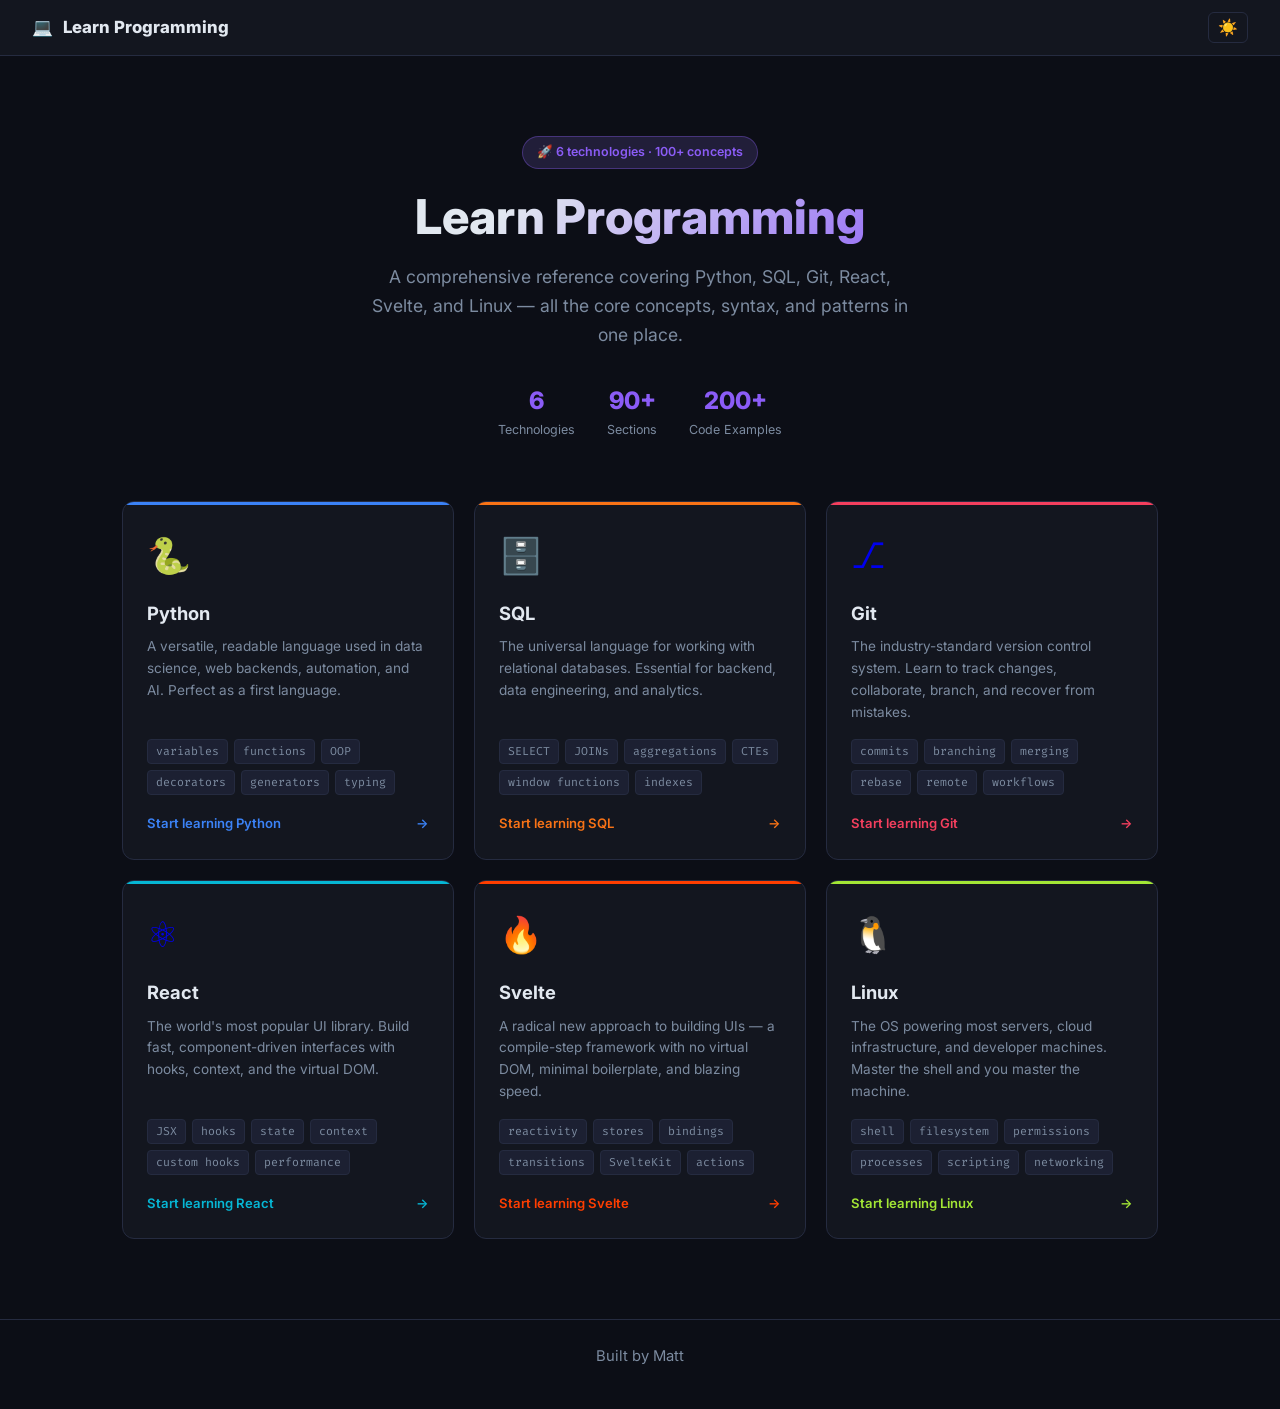
==== index.html @ 53340525 "first commit" ====
<!doctype html>
<html lang="en" data-theme="dark" data-topic="home">
  <head>
    <meta charset="UTF-8" />
    <meta name="viewport" content="width=device-width, initial-scale=1.0" />
    <title>Learn Programming — Home</title>
    <link rel="stylesheet" href="styles.css" />
    <link rel="preconnect" href="https://fonts.googleapis.com" />
    <link
      href="https://fonts.googleapis.com/css2?family=Inter:wght@400;500;600;700;800&family=Fira+Code:wght@400;500&display=swap"
      rel="stylesheet"
    />
    <link rel="icon" href="favicon.png" type="image/x-icon" />
  </head>
  <body class="home-body">
    <nav class="home-nav">
      <a href="index.html" class="home-brand">
        <span>💻</span> Learn Programming
      </a>
      <button id="theme-toggle" aria-label="Toggle theme">☀️</button>
    </nav>

    <section class="hero">
      <div class="hero-badge">🚀 6 technologies · 100+ concepts</div>
      <h1>Learn Programming</h1>
      <p>
        A comprehensive reference covering Python, SQL, Git, React, Svelte, and
        Linux — all the core concepts, syntax, and patterns in one place.
      </p>
      <div class="hero-stats">
        <div class="stat">
          <div class="stat-num">6</div>
          <div class="stat-lbl">Technologies</div>
        </div>
        <div class="stat">
          <div class="stat-num">90+</div>
          <div class="stat-lbl">Sections</div>
        </div>
        <div class="stat">
          <div class="stat-num">200+</div>
          <div class="stat-lbl">Code Examples</div>
        </div>
      </div>
    </section>

    <div class="topics-grid">
      <a href="python.html" class="topic-card" style="--card-color: #3b82f6">
        <div class="card-icon">🐍</div>
        <div class="card-title">Python</div>
        <div class="card-desc">
          A versatile, readable language used in data science, web backends,
          automation, and AI. Perfect as a first language.
        </div>
        <div class="card-tags">
          <span class="card-tag">variables</span>
          <span class="card-tag">functions</span>
          <span class="card-tag">OOP</span>
          <span class="card-tag">decorators</span>
          <span class="card-tag">generators</span>
          <span class="card-tag">typing</span>
        </div>
        <div class="card-cta">Start learning Python</div>
      </a>

      <a href="sql.html" class="topic-card" style="--card-color: #f97316">
        <div class="card-icon">🗄️</div>
        <div class="card-title">SQL</div>
        <div class="card-desc">
          The universal language for working with relational databases.
          Essential for backend, data engineering, and analytics.
        </div>
        <div class="card-tags">
          <span class="card-tag">SELECT</span>
          <span class="card-tag">JOINs</span>
          <span class="card-tag">aggregations</span>
          <span class="card-tag">CTEs</span>
          <span class="card-tag">window functions</span>
          <span class="card-tag">indexes</span>
        </div>
        <div class="card-cta">Start learning SQL</div>
      </a>

      <a href="git.html" class="topic-card" style="--card-color: #f43f5e">
        <div class="card-icon">⎇</div>
        <div class="card-title">Git</div>
        <div class="card-desc">
          The industry-standard version control system. Learn to track changes,
          collaborate, branch, and recover from mistakes.
        </div>
        <div class="card-tags">
          <span class="card-tag">commits</span>
          <span class="card-tag">branching</span>
          <span class="card-tag">merging</span>
          <span class="card-tag">rebase</span>
          <span class="card-tag">remote</span>
          <span class="card-tag">workflows</span>
        </div>
        <div class="card-cta">Start learning Git</div>
      </a>

      <a href="react.html" class="topic-card" style="--card-color: #06b6d4">
        <div class="card-icon">⚛️</div>
        <div class="card-title">React</div>
        <div class="card-desc">
          The world's most popular UI library. Build fast, component-driven
          interfaces with hooks, context, and the virtual DOM.
        </div>
        <div class="card-tags">
          <span class="card-tag">JSX</span>
          <span class="card-tag">hooks</span>
          <span class="card-tag">state</span>
          <span class="card-tag">context</span>
          <span class="card-tag">custom hooks</span>
          <span class="card-tag">performance</span>
        </div>
        <div class="card-cta">Start learning React</div>
      </a>

      <a href="svelte.html" class="topic-card" style="--card-color: #ff3e00">
        <div class="card-icon">🔥</div>
        <div class="card-title">Svelte</div>
        <div class="card-desc">
          A radical new approach to building UIs — a compile-step framework with
          no virtual DOM, minimal boilerplate, and blazing speed.
        </div>
        <div class="card-tags">
          <span class="card-tag">reactivity</span>
          <span class="card-tag">stores</span>
          <span class="card-tag">bindings</span>
          <span class="card-tag">transitions</span>
          <span class="card-tag">SvelteKit</span>
          <span class="card-tag">actions</span>
        </div>
        <div class="card-cta">Start learning Svelte</div>
      </a>

      <a href="linux.html" class="topic-card" style="--card-color: #a3e635">
        <div class="card-icon">🐧</div>
        <div class="card-title">Linux</div>
        <div class="card-desc">
          The OS powering most servers, cloud infrastructure, and developer
          machines. Master the shell and you master the machine.
        </div>
        <div class="card-tags">
          <span class="card-tag">shell</span>
          <span class="card-tag">filesystem</span>
          <span class="card-tag">permissions</span>
          <span class="card-tag">processes</span>
          <span class="card-tag">scripting</span>
          <span class="card-tag">networking</span>
        </div>
        <div class="card-cta">Start learning Linux</div>
      </a>
    </div>

    <footer>
      <p>Built by Matt</p>
    </footer>

    <script src="script.js"></script>
  </body>
</html>
---- styles.css ----
/* ── Reset & Variables ─────────────────────────────────────── */
*, *::before, *::after { box-sizing: border-box; margin: 0; padding: 0; }

:root {
  --sidebar-w:  240px;
  --topbar-h:   56px;
  --radius:     8px;
  --transition: 0.2s ease;

  /* Dark theme */
  --bg:         #0c0e16;
  --surface:    #13161f;
  --surface2:   #1c2032;
  --border:     #252b40;
  --text:       #e2e8f0;
  --text-muted: #7c8ba0;
  --topic:      #3b82f6;  /* overridden per-page */

  /* Syntax */
  --syn-kw:   #c084fc;
  --syn-fn:   #60a5fa;
  --syn-str:  #34d399;
  --syn-num:  #fb923c;
  --syn-cmt:  #4b5a72;
  --syn-op:   #f472b6;
}

[data-theme="light"] {
  --bg:         #f6f8fc;
  --surface:    #ffffff;
  --surface2:   #eef1f7;
  --border:     #d0d7e6;
  --text:       #0d1117;
  --text-muted: #5a6580;
  --syn-kw:   #7c3aed;
  --syn-fn:   #1d4ed8;
  --syn-str:  #047857;
  --syn-num:  #c2410c;
  --syn-cmt:  #9ca3af;
  --syn-op:   #be185d;
}

/* ── Topic colour overrides ──────────────────────────────── */
[data-topic="python"]  { --topic: #3b82f6; }
[data-topic="sql"]     { --topic: #f97316; }
[data-topic="git"]     { --topic: #f43f5e; }
[data-topic="react"]   { --topic: #06b6d4; }
[data-topic="svelte"]  { --topic: #ff3e00; }
[data-topic="linux"]   { --topic: #a3e635; }
[data-topic="home"]    { --topic: #8b5cf6; }

/* ── Base ────────────────────────────────────────────────── */
html { scroll-behavior: smooth; }

body {
  font-family: 'Inter', system-ui, sans-serif;
  background: var(--bg);
  color: var(--text);
  line-height: 1.65;
}

/* ── App shell (topic pages) ─────────────────────────────── */
.app {
  display: grid;
  grid-template-columns: var(--sidebar-w) 1fr;
  grid-template-rows: var(--topbar-h) 1fr;
  grid-template-areas:
    "topbar topbar"
    "sidebar content";
  min-height: 100vh;
}

/* ── Top Bar ─────────────────────────────────────────────── */
#topbar {
  grid-area: topbar;
  background: var(--surface);
  border-bottom: 1px solid var(--border);
  display: flex;
  align-items: center;
  gap: 12px;
  padding: 0 20px;
  position: sticky;
  top: 0;
  z-index: 200;
}

.topbar-brand {
  display: flex;
  align-items: center;
  gap: 8px;
  text-decoration: none;
  font-weight: 700;
  font-size: 0.95rem;
  color: var(--text);
  margin-right: 8px;
  white-space: nowrap;
}

.brand-icon { font-size: 1.25rem; }

.topic-pills {
  display: flex;
  gap: 4px;
  flex: 1;
  overflow-x: auto;
  scrollbar-width: none;
}

.topic-pills::-webkit-scrollbar { display: none; }

.topic-pill {
  display: flex;
  align-items: center;
  gap: 5px;
  padding: 5px 12px;
  border-radius: 20px;
  text-decoration: none;
  font-size: 0.8rem;
  font-weight: 500;
  color: var(--text-muted);
  border: 1px solid transparent;
  white-space: nowrap;
  transition: all var(--transition);
}

.topic-pill:hover {
  color: var(--text);
  border-color: var(--border);
  background: var(--surface2);
}

.topic-pill.active {
  background: color-mix(in srgb, var(--topic) 15%, transparent);
  border-color: color-mix(in srgb, var(--topic) 40%, transparent);
  color: var(--topic);
}

#menu-toggle, #theme-toggle {
  background: none;
  border: 1px solid var(--border);
  border-radius: 6px;
  color: var(--text);
  cursor: pointer;
  font-size: 1rem;
  padding: 5px 9px;
  transition: background var(--transition);
  flex-shrink: 0;
}

#menu-toggle:hover, #theme-toggle:hover { background: var(--surface2); }
#menu-toggle { display: none; }

/* ── Sidebar ─────────────────────────────────────────────── */
#sidebar {
  grid-area: sidebar;
  background: var(--surface);
  border-right: 1px solid var(--border);
  position: sticky;
  top: var(--topbar-h);
  height: calc(100vh - var(--topbar-h));
  overflow-y: auto;
  scrollbar-width: thin;
  scrollbar-color: var(--border) transparent;
}

.sidebar-header {
  padding: 18px 18px 10px;
  font-size: 0.7rem;
  font-weight: 700;
  letter-spacing: 0.08em;
  text-transform: uppercase;
  color: var(--topic);
}

.nav-list { list-style: none; padding-bottom: 20px; }

.nav-link {
  display: block;
  padding: 6px 18px;
  color: var(--text-muted);
  text-decoration: none;
  font-size: 0.845rem;
  border-left: 3px solid transparent;
  transition: color var(--transition), background var(--transition), border-color var(--transition);
}

.nav-link:hover { color: var(--text); background: var(--surface2); }

.nav-link.active {
  color: var(--topic);
  background: color-mix(in srgb, var(--topic) 8%, transparent);
  border-left-color: var(--topic);
}

/* ── Content ─────────────────────────────────────────────── */
#content {
  grid-area: content;
  padding: 40px 52px 100px;
  max-width: 900px;
  width: 100%;
}

section {
  margin-bottom: 72px;
  scroll-margin-top: calc(var(--topbar-h) + 20px);
}

h1 {
  font-size: 2rem;
  font-weight: 800;
  margin-bottom: 12px;
  background: linear-gradient(135deg, var(--text) 0%, var(--topic) 100%);
  -webkit-background-clip: text;
  -webkit-text-fill-color: transparent;
  background-clip: text;
  line-height: 1.2;
}

.topic-intro {
  font-size: 1.05rem;
  color: var(--text-muted);
  margin-bottom: 28px;
  border-left: 3px solid var(--topic);
  padding-left: 14px;
}

h2 {
  font-size: 1.35rem;
  font-weight: 700;
  margin-bottom: 12px;
  padding-bottom: 8px;
  border-bottom: 1px solid var(--border);
  color: var(--text);
}

h3 { font-size: 0.95rem; font-weight: 600; margin-bottom: 6px; }

p { color: var(--text-muted); margin-bottom: 16px; font-size: 0.925rem; }

/* ── Info Grid ───────────────────────────────────────────── */
.info-grid {
  display: grid;
  grid-template-columns: repeat(auto-fit, minmax(160px, 1fr));
  gap: 12px;
  margin-bottom: 24px;
}

.info-card {
  background: var(--surface);
  border: 1px solid var(--border);
  border-radius: var(--radius);
  padding: 14px 16px;
  border-top: 3px solid var(--topic);
}

.info-card h3 { color: var(--topic); font-size: 0.82rem; margin-bottom: 4px; }
.info-card p  { font-size: 0.8rem; margin: 0; line-height: 1.5; }

/* ── Callout ─────────────────────────────────────────────── */
.callout {
  background: color-mix(in srgb, var(--topic) 8%, var(--surface));
  border: 1px solid color-mix(in srgb, var(--topic) 30%, transparent);
  border-left: 4px solid var(--topic);
  border-radius: var(--radius);
  padding: 14px 16px;
  margin-bottom: 20px;
  font-size: 0.875rem;
  color: var(--text-muted);
}

.callout strong { color: var(--text); }

/* ── Table ───────────────────────────────────────────────── */
.table-wrap { overflow-x: auto; margin-bottom: 24px; border-radius: var(--radius); border: 1px solid var(--border); }

table { width: 100%; border-collapse: collapse; font-size: 0.865rem; }

th, td { text-align: left; padding: 10px 14px; border-bottom: 1px solid var(--border); }
tr:last-child td { border-bottom: none; }

th { background: var(--surface2); color: var(--text); font-weight: 600; }
td { color: var(--text-muted); }
td:first-child { color: var(--topic); font-family: 'Fira Code', monospace; font-size: 0.82rem; }

code {
  font-family: 'Fira Code', 'Courier New', monospace;
  font-size: 0.83em;
  background: var(--surface2);
  padding: 2px 6px;
  border-radius: 4px;
  color: var(--syn-fn);
}

/* ── Code Block ──────────────────────────────────────────── */
.code-block {
  background: var(--surface);
  border: 1px solid var(--border);
  border-radius: var(--radius);
  overflow: hidden;
  margin-bottom: 24px;
}

.code-header {
  display: flex;
  align-items: center;
  justify-content: space-between;
  background: var(--surface2);
  padding: 8px 14px;
  border-bottom: 1px solid var(--border);
  font-size: 0.78rem;
  color: var(--text-muted);
  font-family: 'Fira Code', monospace;
}

.copy-btn {
  background: none;
  border: 1px solid var(--border);
  border-radius: 4px;
  color: var(--text-muted);
  cursor: pointer;
  font-size: 0.74rem;
  padding: 3px 10px;
  transition: all var(--transition);
}

.copy-btn:hover { background: var(--topic); color: #fff; border-color: var(--topic); }
.copy-btn.copied { background: #10b981; color: #fff; border-color: #10b981; }

pre { padding: 18px 18px; overflow-x: auto; scrollbar-width: thin; }

pre code {
  background: none;
  padding: 0;
  font-family: 'Fira Code', 'Courier New', monospace;
  font-size: 0.865rem;
  line-height: 1.75;
  color: var(--text);
}

/* ── Syntax spans ────────────────────────────────────────── */
.kw   { color: var(--syn-kw);  font-weight: 500; }
.fn   { color: var(--syn-fn); }
.str  { color: var(--syn-str); }
.num  { color: var(--syn-num); }
.cm   { color: var(--syn-cmt); font-style: italic; }
.op   { color: var(--syn-op); }
.tag  { color: var(--syn-kw); }
.attr { color: var(--syn-fn); }

/* ── Tabs ────────────────────────────────────────────────── */
.tabs {
  display: flex;
  gap: 2px;
  margin-bottom: 16px;
  border-bottom: 1px solid var(--border);
}

.tab-btn {
  background: none;
  border: none;
  border-bottom: 2px solid transparent;
  color: var(--text-muted);
  cursor: pointer;
  font-size: 0.85rem;
  font-family: 'Inter', sans-serif;
  font-weight: 500;
  padding: 8px 16px;
  transition: all var(--transition);
  margin-bottom: -1px;
}

.tab-btn:hover { color: var(--text); }
.tab-btn.active { color: var(--topic); border-bottom-color: var(--topic); }
.tab-content { display: none; }
.tab-content.active { display: block; }

/* ── Two column ──────────────────────────────────────────── */
.two-col { display: grid; grid-template-columns: 1fr 1fr; gap: 16px; margin-bottom: 24px; }

/* ── Command list ────────────────────────────────────────── */
.cmd-list { list-style: none; display: flex; flex-direction: column; gap: 6px; margin-bottom: 20px; }

.cmd-list li {
  display: grid;
  grid-template-columns: max-content 1fr;
  gap: 14px;
  align-items: baseline;
  font-size: 0.875rem;
}

.cmd-list code { font-size: 0.82rem; }
.cmd-list span { color: var(--text-muted); }

/* ── Progress bar ────────────────────────────────────────── */
#progress-bar {
  position: fixed;
  top: 0;
  left: 0;
  height: 3px;
  background: var(--topic);
  z-index: 999;
  width: 0%;
  transition: width 0.1s linear;
}

/* ── Overlay ─────────────────────────────────────────────── */
#overlay {
  display: none;
  position: fixed;
  inset: 0;
  background: rgba(0,0,0,.5);
  z-index: 199;
}

#overlay.visible { display: block; }

/* ──────────────────────────────────────────────────────────
   HOME PAGE
────────────────────────────────────────────────────────── */
.home-body { min-height: 100vh; }

.home-nav {
  background: var(--surface);
  border-bottom: 1px solid var(--border);
  display: flex;
  align-items: center;
  justify-content: space-between;
  padding: 0 32px;
  height: var(--topbar-h);
  position: sticky;
  top: 0;
  z-index: 100;
}

.home-brand {
  display: flex;
  align-items: center;
  gap: 10px;
  font-weight: 800;
  font-size: 1.05rem;
  color: var(--text);
  text-decoration: none;
}

.hero {
  text-align: center;
  padding: 80px 24px 60px;
  max-width: 700px;
  margin: 0 auto;
}

.hero-badge {
  display: inline-flex;
  align-items: center;
  gap: 6px;
  background: color-mix(in srgb, var(--topic) 12%, var(--surface));
  border: 1px solid color-mix(in srgb, var(--topic) 35%, transparent);
  border-radius: 20px;
  padding: 5px 14px;
  font-size: 0.78rem;
  font-weight: 600;
  color: var(--topic);
  margin-bottom: 20px;
}

.hero h1 {
  font-size: 3rem;
  font-weight: 800;
  margin-bottom: 18px;
  background: linear-gradient(135deg, var(--text) 30%, var(--topic) 100%);
  -webkit-background-clip: text;
  -webkit-text-fill-color: transparent;
  background-clip: text;
  line-height: 1.15;
}

.hero p {
  font-size: 1.1rem;
  color: var(--text-muted);
  max-width: 540px;
  margin: 0 auto 32px;
}

.hero-stats {
  display: flex;
  gap: 32px;
  justify-content: center;
  margin-bottom: 0;
}

.stat { text-align: center; }
.stat-num { font-size: 1.5rem; font-weight: 800; color: var(--topic); }
.stat-lbl { font-size: 0.78rem; color: var(--text-muted); }

.topics-grid {
  display: grid;
  grid-template-columns: repeat(auto-fit, minmax(300px, 1fr));
  gap: 20px;
  padding: 0 32px 80px;
  max-width: 1100px;
  margin: 0 auto;
}

.topic-card {
  background: var(--surface);
  border: 1px solid var(--border);
  border-radius: 12px;
  padding: 24px;
  text-decoration: none;
  transition: transform var(--transition), border-color var(--transition), box-shadow var(--transition);
  display: flex;
  flex-direction: column;
  position: relative;
  overflow: hidden;
}

.topic-card::before {
  content: '';
  position: absolute;
  top: 0; left: 0; right: 0;
  height: 3px;
  background: var(--card-color, var(--topic));
}

.topic-card:hover {
  transform: translateY(-3px);
  border-color: var(--card-color, var(--topic));
  box-shadow: 0 12px 40px -12px color-mix(in srgb, var(--card-color, var(--topic)) 35%, transparent);
}

.card-icon { font-size: 2.2rem; margin-bottom: 14px; }

.card-title {
  font-size: 1.15rem;
  font-weight: 700;
  color: var(--text);
  margin-bottom: 8px;
}

.card-desc {
  font-size: 0.85rem;
  color: var(--text-muted);
  margin-bottom: 16px;
  flex: 1;
  line-height: 1.6;
}

.card-tags {
  display: flex;
  flex-wrap: wrap;
  gap: 6px;
  margin-bottom: 18px;
}

.card-tag {
  background: var(--surface2);
  border: 1px solid var(--border);
  border-radius: 4px;
  padding: 2px 8px;
  font-size: 0.72rem;
  color: var(--text-muted);
  font-family: 'Fira Code', monospace;
}

.card-cta {
  display: flex;
  align-items: center;
  justify-content: space-between;
  font-size: 0.82rem;
  font-weight: 600;
  color: var(--card-color, var(--topic));
}

.card-cta::after { content: "→"; }

/* ── Footer ──────────────────────────────────────────────── */
footer {
  border-top: 1px solid var(--border);
  padding: 24px 32px;
  text-align: center;
  color: var(--text-muted);
  font-size: 0.82rem;
}

/* ── Responsive ──────────────────────────────────────────── */
@media (max-width: 800px) {
  .app {
    grid-template-columns: 1fr;
    grid-template-areas: "topbar" "content";
  }

  #sidebar {
    position: fixed;
    top: 0;
    left: -100%;
    height: 100%;
    width: var(--sidebar-w);
    z-index: 201;
    transition: left var(--transition);
    box-shadow: 4px 0 24px rgba(0,0,0,0.4);
  }

  #sidebar.open { left: 0; }
  #menu-toggle { display: block; }

  #content { padding: 28px 20px 60px; }
  h1 { font-size: 1.6rem; }
  h2 { font-size: 1.15rem; }
  .two-col { grid-template-columns: 1fr; }
  .topic-pills { display: none; }

  .hero h1 { font-size: 2rem; }
  .hero-stats { gap: 20px; }
  .topics-grid { grid-template-columns: 1fr; padding: 0 16px 60px; }
  .home-nav { padding: 0 16px; }
}

/* ── Scrollbar ───────────────────────────────────────────── */
::-webkit-scrollbar { width: 6px; height: 6px; }
::-webkit-scrollbar-track { background: transparent; }
::-webkit-scrollbar-thumb { background: var(--border); border-radius: 3px; }
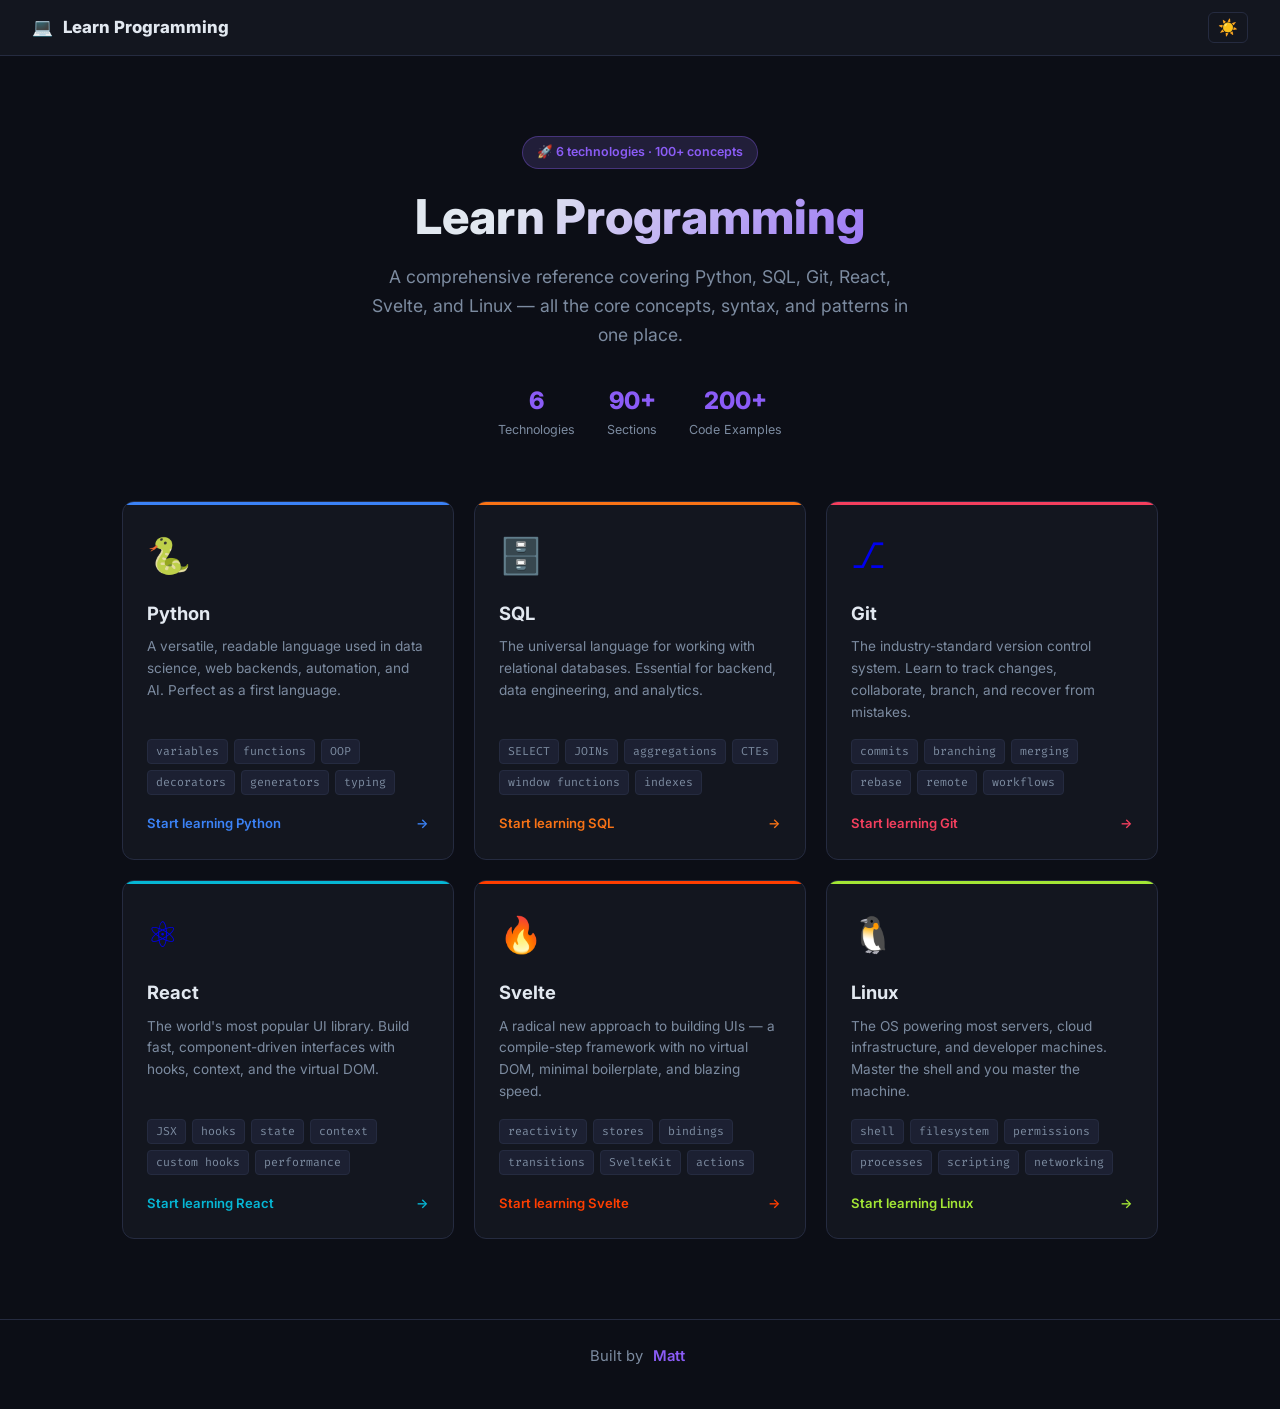
==== commit ace7bbf0: "second commit" ====
--- a/index.html
+++ b/index.html
@@ -154,7 +154,10 @@
     </div>
 
     <footer>
-      <p>Built by Matt</p>
+      <p>
+        Built by
+        <a href="https://matthew-yong.netlify.app/" target="_blank">Matt</a>
+      </p>
     </footer>
 
     <script src="script.js"></script>
--- a/styles.css
+++ b/styles.css
@@ -582,6 +582,20 @@
   font-size: 0.82rem;
 }
 
+footer a {
+  color: var(--topic);
+  text-decoration: none;
+  font-weight: 600;
+  padding: 2px 6px;
+  border-radius: 4px;
+  transition: background 0.18s ease, color 0.18s ease;
+}
+
+footer a:hover {
+  background: var(--topic);
+  color: #fff;
+}
+
 /* ── Responsive ──────────────────────────────────────────── */
 @media (max-width: 800px) {
   .app {
